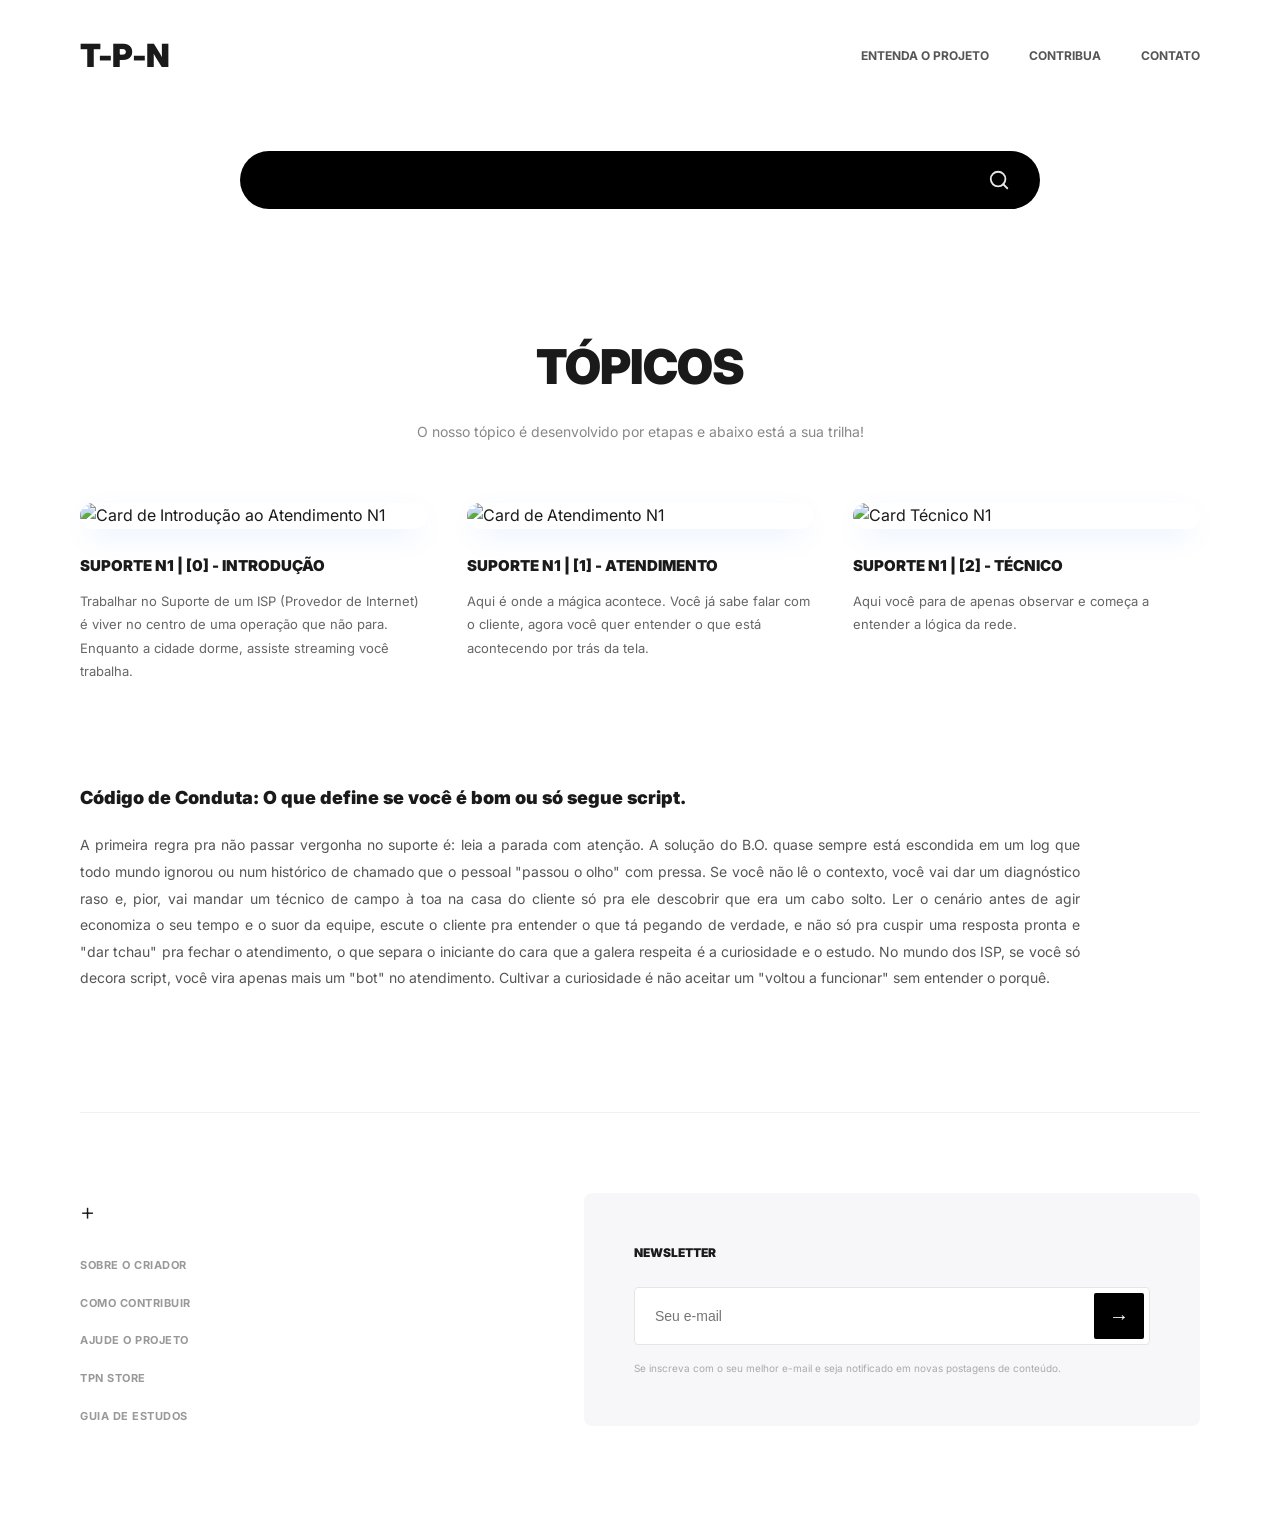
==== index.html @ 5a67aef0 "project-v2" ====
<!DOCTYPE html>
<html lang="pt-br">
<head>
    <meta charset="UTF-8">
    <meta name="viewport" content="width=device-width, initial-scale=1.0">
    <title>T-P-N - Trilha de Atendimento</title>
    <link rel="preconnect" href="https://fonts.googleapis.com">
    <link rel="preconnect" href="https://fonts.gstatic.com" crossorigin>
    <link href="https://fonts.googleapis.com/css2?family=Inter:wght@400;700;900&display=swap" rel="stylesheet">
    <style>
        /* RESET E BASE */
        * { margin: 0; padding: 0; box-sizing: border-box; }
        body { 
            font-family: 'Inter', sans-serif; 
            color: #1a1a1a; 
            line-height: 1.6; 
            background-color: #fff;
            -webkit-font-smoothing: antialiased; /* Deixa a fonte mais nítida */
        }
        a { text-decoration: none; color: inherit; }
        ul { list-style: none; }
        img { max-width: 100%; display: block; }

        .container { max-width: 1200px; margin: 0 auto; padding: 0 40px; }

        /* HEADER */
        header { padding: 30px 0; }
        nav { display: flex; justify-content: space-between; align-items: center; }
        .logo { font-weight: 900; font-size: 32px; letter-spacing: -1px; }
        .nav-links { display: flex; gap: 40px; }
        .nav-links a { font-size: 12px; font-weight: 700; text-transform: uppercase; color: #555; }

        /* SEARCH SECTION */
        .search-section { padding: 40px 0; }
        .search-bar { 
            background: #000; 
            width: 100%;
            max-width: 800px; 
            margin: 0 auto; 
            border-radius: 50px; 
            padding: 18px 30px; 
            display: flex; 
            justify-content: flex-end;
            align-items: center;
        }
        /* Estilo do novo ícone SVG */
        .search-icon { 
            cursor: pointer; 
            transition: transform 0.2s ease, opacity 0.2s ease;
            opacity: 0.9;
        }
        .search-icon:hover {
            transform: scale(1.05);
            opacity: 1;
        }

        /* TITLES */
        .main-title-section { text-align: center; padding: 80px 0 60px; }
        .main-title-section h1 { font-size: 48px; font-weight: 900; text-transform: uppercase; margin-bottom: 15px; letter-spacing: -1px; }
        .main-title-section p { color: #888; font-size: 14px; }

        /* CARDS GRID */
        .cards-grid { 
            display: grid; 
            grid-template-columns: repeat(3, 1fr); 
            gap: 40px; 
            margin-bottom: 100px; 
        }
        .card { display: flex; flex-direction: column; }
        
        .card-image { 
            border-radius: 20px; 
            overflow: hidden; /* Garante que a imagem não vaze das bordas arredondadas */
            margin-bottom: 25px;
            box-shadow: 0 10px 30px -10px rgba(0, 114, 255, 0.3); /* Sombra azul suave */
        }
        
        .card-content h3 { font-size: 15px; font-weight: 900; margin-bottom: 12px; text-transform: uppercase; }
        .card-content p { font-size: 13px; color: #666; line-height: 1.8; }

        /* TEXT CONTENT SECTION */
        .conduct-section { margin-bottom: 120px; max-width: 1000px; }
        .conduct-section h2 { font-size: 18px; font-weight: 900; margin-bottom: 20px; }
        .conduct-section p { font-size: 14px; color: #555; text-align: justify; line-height: 1.9; }

        /* FOOTER */
        footer { padding: 80px 0; display: flex; justify-content: space-between; align-items: flex-start; border-top: 1px solid #f0f0f0; }
        .footer-links { width: 35%; }
        .footer-links .plus { font-size: 24px; margin-bottom: 20px; display: block; font-weight: 300; }
        .footer-links ul li { margin-bottom: 12px; }
        .footer-links ul li a { font-size: 11px; font-weight: 700; color: #999; transition: 0.3s; text-transform: uppercase; letter-spacing: 0.5px; }
        .footer-links ul li a:hover { color: #000; }

        .newsletter-box { background: #f7f7f9; padding: 50px; border-radius: 8px; width: 55%; }
        .newsletter-box h4 { font-size: 12px; font-weight: 900; margin-bottom: 25px; text-transform: uppercase; }
        
        .input-group { 
            display: flex; 
            background: white; 
            border: 1px solid #e5e5e5; 
            padding: 5px; 
            border-radius: 4px; 
        }
        .input-group input { 
            border: none; 
            padding: 15px; 
            flex: 1; 
            outline: none; 
            font-size: 14px;
        }
        .input-group button { 
            background: black; 
            color: white; 
            border: none; 
            width: 50px;
            font-size: 20px;
            cursor: pointer; 
            border-radius: 2px;
            transition: background 0.3s;
        }
        .input-group button:hover { background: #333; }
        
        .newsletter-box .disclaimer { font-size: 10px; color: #aaa; margin-top: 15px; }

        /* RESPONSIVIDADE */
        @media (max-width: 900px) {
            .cards-grid { grid-template-columns: 1fr; max-width: 500px; margin-left: auto; margin-right: auto; }
            footer { flex-direction: column; gap: 60px; }
            .footer-links, .newsletter-box { width: 100%; }
            .nav-links { display: none; }
            .search-bar { padding: 15px 20px; }
            .main-title-section h1 { font-size: 36px; }
        }
    </style>
</head>
<body>

    <div class="container">
        <header>
            <nav>
                <div class="logo">T-P-N</div>
                <div class="nav-links">
                    <a href="#">Entenda o Projeto</a>
                    <a href="#">Contribua</a>
                    <a href="#">Contato</a>
                </div>
            </nav>
        </header>

        <section class="search-section">
            <div class="search-bar">
                <svg class="search-icon" width="22" height="22" viewBox="0 0 24 24" fill="none" stroke="white" stroke-width="2" stroke-linecap="round" stroke-linejoin="round">
                    <circle cx="11" cy="11" r="8"></circle>
                    <line x1="21" y1="21" x2="16.65" y2="16.65"></line>
                </svg>
            </div>
        </section>

        <main>
            <section class="main-title-section">
                <h1>Tópicos</h1>
                <p>O nosso tópico é desenvolvido por etapas e abaixo está a sua trilha!</p>
            </section>

            <section class="cards-grid">
                <article class="card">
                    <div class="card-image">
                        <img src="image_2.png" alt="Card de Introdução ao Atendimento N1">
                    </div>
                    <div class="card-content">
                        <h3>Suporte N1 | [0] - Introdução</h3>
                        <p>Trabalhar no Suporte de um ISP (Provedor de Internet) é viver no centro de uma operação que não para. Enquanto a cidade dorme, assiste streaming você trabalha.</p>
                    </div>
                </article>

                <article class="card">
                    <div class="card-image">
                        <img src="image_1.png" alt="Card de Atendimento N1">
                    </div>
                    <div class="card-content">
                        <h3>Suporte N1 | [1] - Atendimento</h3>
                        <p>Aqui é onde a mágica acontece. Você já sabe falar com o cliente, agora você quer entender o que está acontecendo por trás da tela.</p>
                    </div>
                </article>

                <article class="card">
                    <div class="card-image">
                        <img src="image_3.png" alt="Card Técnico N1">
                    </div>
                    <div class="card-content">
                        <h3>Suporte N1 | [2] - Técnico</h3>
                        <p>Aqui você para de apenas observar e começa a entender a lógica da rede.</p>
                    </div>
                </article>
            </section>

            <section class="conduct-section">
                <h2>Código de Conduta: O que define se você é bom ou só segue script.</h2>
                <p>A primeira regra pra não passar vergonha no suporte é: leia a parada com atenção. A solução do B.O. quase sempre está escondida em um log que todo mundo ignorou ou num histórico de chamado que o pessoal "passou o olho" com pressa. Se você não lê o contexto, você vai dar um diagnóstico raso e, pior, vai mandar um técnico de campo à toa na casa do cliente só pra ele descobrir que era um cabo solto. Ler o cenário antes de agir economiza o seu tempo e o suor da equipe, escute o cliente pra entender o que tá pegando de verdade, e não só pra cuspir uma resposta pronta e "dar tchau" pra fechar o atendimento, o que separa o iniciante do cara que a galera respeita é a curiosidade e o estudo. No mundo dos ISP, se você só decora script, você vira apenas mais um "bot" no atendimento. Cultivar a curiosidade é não aceitar um "voltou a funcionar" sem entender o porquê.</p>
            </section>
        </main>

        <footer>
            <div class="footer-links">
                <span class="plus">+</span>
                <ul>
                    <li><a href="#">SOBRE O CRIADOR</a></li>
                    <li><a href="#">COMO CONTRIBUIR</a></li>
                    <li><a href="#">AJUDE O PROJETO</a></li>
                    <li><a href="#">TPN STORE</a></li>
                    <li><a href="#">GUIA DE ESTUDOS</a></li>
                </ul>
            </div>

            <div class="newsletter-box">
                <h4>Newsletter</h4>
                <div class="input-group">
                    <input type="email" placeholder="Seu e-mail">
                    <button>→</button>
                </div>
                <p class="disclaimer">Se inscreva com o seu melhor e-mail e seja notificado em novas postagens de conteúdo.</p>
            </div>
        </footer>
    </div>

</body>
</html>
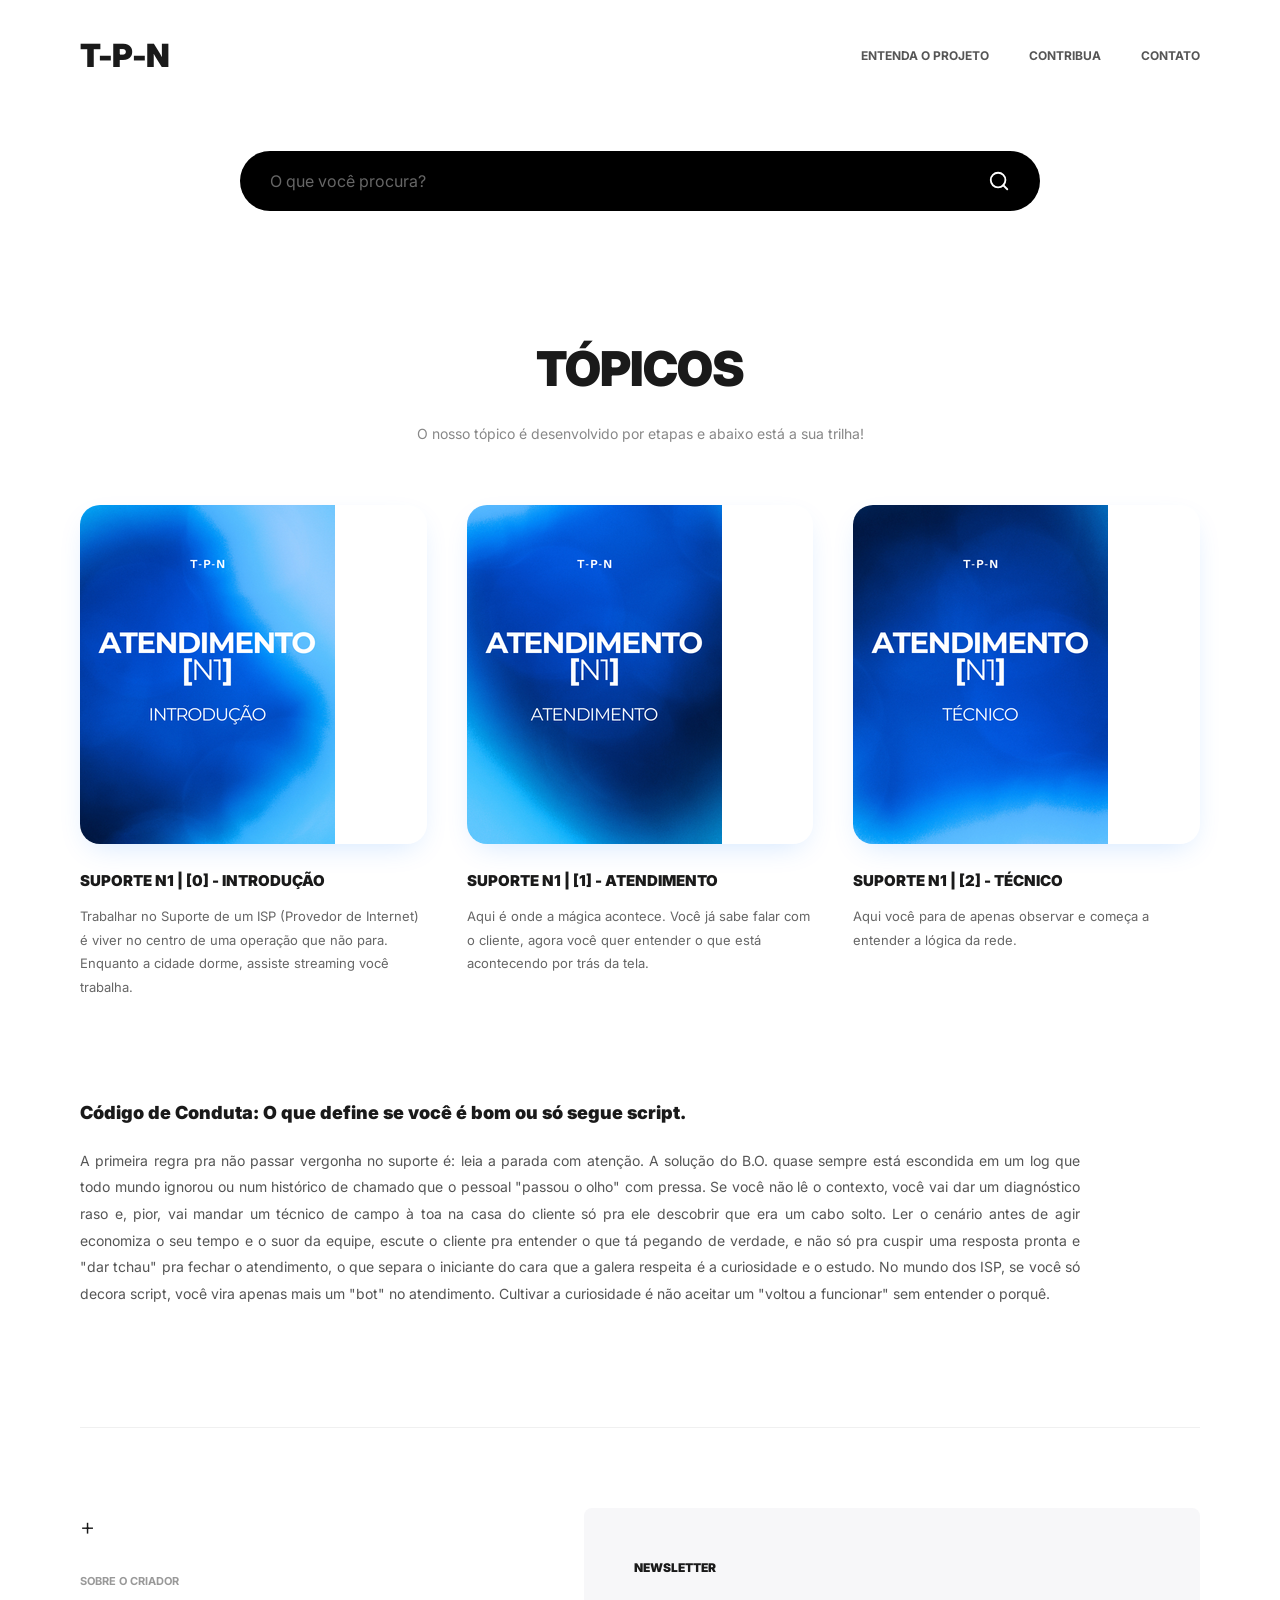
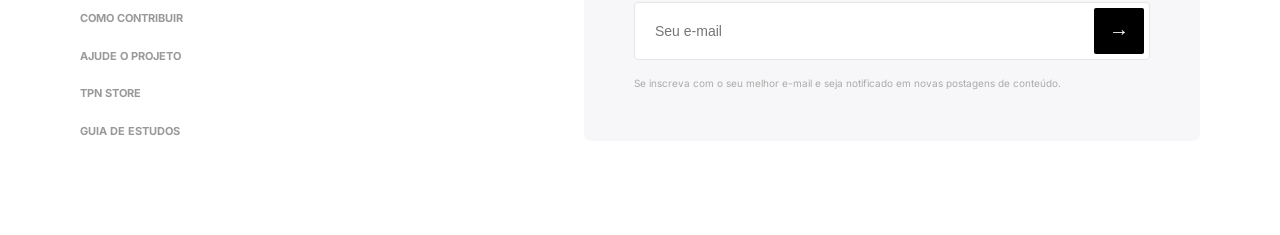
==== commit 83347e02: "project-v2.0.1" ====
--- a/index.html
+++ b/index.html
@@ -7,131 +7,7 @@
     <link rel="preconnect" href="https://fonts.googleapis.com">
     <link rel="preconnect" href="https://fonts.gstatic.com" crossorigin>
     <link href="https://fonts.googleapis.com/css2?family=Inter:wght@400;700;900&display=swap" rel="stylesheet">
-    <style>
-        /* RESET E BASE */
-        * { margin: 0; padding: 0; box-sizing: border-box; }
-        body { 
-            font-family: 'Inter', sans-serif; 
-            color: #1a1a1a; 
-            line-height: 1.6; 
-            background-color: #fff;
-            -webkit-font-smoothing: antialiased; /* Deixa a fonte mais nítida */
-        }
-        a { text-decoration: none; color: inherit; }
-        ul { list-style: none; }
-        img { max-width: 100%; display: block; }
-
-        .container { max-width: 1200px; margin: 0 auto; padding: 0 40px; }
-
-        /* HEADER */
-        header { padding: 30px 0; }
-        nav { display: flex; justify-content: space-between; align-items: center; }
-        .logo { font-weight: 900; font-size: 32px; letter-spacing: -1px; }
-        .nav-links { display: flex; gap: 40px; }
-        .nav-links a { font-size: 12px; font-weight: 700; text-transform: uppercase; color: #555; }
-
-        /* SEARCH SECTION */
-        .search-section { padding: 40px 0; }
-        .search-bar { 
-            background: #000; 
-            width: 100%;
-            max-width: 800px; 
-            margin: 0 auto; 
-            border-radius: 50px; 
-            padding: 18px 30px; 
-            display: flex; 
-            justify-content: flex-end;
-            align-items: center;
-        }
-        /* Estilo do novo ícone SVG */
-        .search-icon { 
-            cursor: pointer; 
-            transition: transform 0.2s ease, opacity 0.2s ease;
-            opacity: 0.9;
-        }
-        .search-icon:hover {
-            transform: scale(1.05);
-            opacity: 1;
-        }
-
-        /* TITLES */
-        .main-title-section { text-align: center; padding: 80px 0 60px; }
-        .main-title-section h1 { font-size: 48px; font-weight: 900; text-transform: uppercase; margin-bottom: 15px; letter-spacing: -1px; }
-        .main-title-section p { color: #888; font-size: 14px; }
-
-        /* CARDS GRID */
-        .cards-grid { 
-            display: grid; 
-            grid-template-columns: repeat(3, 1fr); 
-            gap: 40px; 
-            margin-bottom: 100px; 
-        }
-        .card { display: flex; flex-direction: column; }
-        
-        .card-image { 
-            border-radius: 20px; 
-            overflow: hidden; /* Garante que a imagem não vaze das bordas arredondadas */
-            margin-bottom: 25px;
-            box-shadow: 0 10px 30px -10px rgba(0, 114, 255, 0.3); /* Sombra azul suave */
-        }
-        
-        .card-content h3 { font-size: 15px; font-weight: 900; margin-bottom: 12px; text-transform: uppercase; }
-        .card-content p { font-size: 13px; color: #666; line-height: 1.8; }
-
-        /* TEXT CONTENT SECTION */
-        .conduct-section { margin-bottom: 120px; max-width: 1000px; }
-        .conduct-section h2 { font-size: 18px; font-weight: 900; margin-bottom: 20px; }
-        .conduct-section p { font-size: 14px; color: #555; text-align: justify; line-height: 1.9; }
-
-        /* FOOTER */
-        footer { padding: 80px 0; display: flex; justify-content: space-between; align-items: flex-start; border-top: 1px solid #f0f0f0; }
-        .footer-links { width: 35%; }
-        .footer-links .plus { font-size: 24px; margin-bottom: 20px; display: block; font-weight: 300; }
-        .footer-links ul li { margin-bottom: 12px; }
-        .footer-links ul li a { font-size: 11px; font-weight: 700; color: #999; transition: 0.3s; text-transform: uppercase; letter-spacing: 0.5px; }
-        .footer-links ul li a:hover { color: #000; }
-
-        .newsletter-box { background: #f7f7f9; padding: 50px; border-radius: 8px; width: 55%; }
-        .newsletter-box h4 { font-size: 12px; font-weight: 900; margin-bottom: 25px; text-transform: uppercase; }
-        
-        .input-group { 
-            display: flex; 
-            background: white; 
-            border: 1px solid #e5e5e5; 
-            padding: 5px; 
-            border-radius: 4px; 
-        }
-        .input-group input { 
-            border: none; 
-            padding: 15px; 
-            flex: 1; 
-            outline: none; 
-            font-size: 14px;
-        }
-        .input-group button { 
-            background: black; 
-            color: white; 
-            border: none; 
-            width: 50px;
-            font-size: 20px;
-            cursor: pointer; 
-            border-radius: 2px;
-            transition: background 0.3s;
-        }
-        .input-group button:hover { background: #333; }
-        
-        .newsletter-box .disclaimer { font-size: 10px; color: #aaa; margin-top: 15px; }
-
-        /* RESPONSIVIDADE */
-        @media (max-width: 900px) {
-            .cards-grid { grid-template-columns: 1fr; max-width: 500px; margin-left: auto; margin-right: auto; }
-            footer { flex-direction: column; gap: 60px; }
-            .footer-links, .newsletter-box { width: 100%; }
-            .nav-links { display: none; }
-            .search-bar { padding: 15px 20px; }
-            .main-title-section h1 { font-size: 36px; }
-        }
-    </style>
+    <link rel="stylesheet" href="style.css">
 </head>
 <body>
 
@@ -148,13 +24,15 @@
         </header>
 
         <section class="search-section">
-            <div class="search-bar">
-                <svg class="search-icon" width="22" height="22" viewBox="0 0 24 24" fill="none" stroke="white" stroke-width="2" stroke-linecap="round" stroke-linejoin="round">
-                    <circle cx="11" cy="11" r="8"></circle>
-                    <line x1="21" y1="21" x2="16.65" y2="16.65"></line>
-                </svg>
-            </div>
-        </section>
+    <div class="search-bar">
+        <input type="text" placeholder="O que você procura?" aria-label="Pesquisar">
+        
+        <svg class="search-icon" width="22" height="22" viewBox="0 0 24 24" fill="none" stroke="white" stroke-width="2" stroke-linecap="round" stroke-linejoin="round">
+            <circle cx="11" cy="11" r="8"></circle>
+            <line x1="21" y1="21" x2="16.65" y2="16.65"></line>
+        </svg>
+    </div>
+</section>
 
         <main>
             <section class="main-title-section">
@@ -165,7 +43,7 @@
             <section class="cards-grid">
                 <article class="card">
                     <div class="card-image">
-                        <img src="image_2.png" alt="Card de Introdução ao Atendimento N1">
+                        <img src="img/tpn-0.png" alt="Introdução">
                     </div>
                     <div class="card-content">
                         <h3>Suporte N1 | [0] - Introdução</h3>
@@ -175,7 +53,7 @@
 
                 <article class="card">
                     <div class="card-image">
-                        <img src="image_1.png" alt="Card de Atendimento N1">
+                        <img src="img/tpn-1.png" alt="Atendimento">
                     </div>
                     <div class="card-content">
                         <h3>Suporte N1 | [1] - Atendimento</h3>
@@ -185,7 +63,7 @@
 
                 <article class="card">
                     <div class="card-image">
-                        <img src="image_3.png" alt="Card Técnico N1">
+                        <img src="img/tpn-2.png" alt="Técnico">
                     </div>
                     <div class="card-content">
                         <h3>Suporte N1 | [2] - Técnico</h3>
@@ -216,7 +94,7 @@
                 <h4>Newsletter</h4>
                 <div class="input-group">
                     <input type="email" placeholder="Seu e-mail">
-                    <button>→</button>
+                    <button aria-label="Enviar">→</button>
                 </div>
                 <p class="disclaimer">Se inscreva com o seu melhor e-mail e seja notificado em novas postagens de conteúdo.</p>
             </div>
--- a/style.css
+++ b/style.css
@@ -0,0 +1,230 @@
+/* RESET GERAL */
+* {
+    margin: 0;
+    padding: 0;
+    box-sizing: border-box;
+}
+
+body {
+    font-family: 'Inter', sans-serif;
+    color: #1a1a1a;
+    line-height: 1.6;
+    background-color: #fff;
+    -webkit-font-smoothing: antialiased;
+}
+
+a { text-decoration: none; color: inherit; }
+ul { list-style: none; }
+img { max-width: 100%; display: block; }
+
+/* CONTAINER */
+.container {
+    max-width: 1200px;
+    margin: 0 auto;
+    padding: 0 40px;
+}
+
+/* HEADER */
+header { padding: 30px 0; }
+nav {
+    display: flex;
+    justify-content: space-between;
+    align-items: center;
+}
+.logo {
+    font-weight: 900;
+    font-size: 32px;
+    letter-spacing: -1px;
+}
+.nav-links {
+    display: flex;
+    gap: 40px;
+}
+.nav-links a {
+    font-size: 12px;
+    font-weight: 700;
+    text-transform: uppercase;
+    color: #555;
+    transition: color 0.3s;
+}
+.nav-links a:hover { color: #000; }
+
+/* BARRA DE PESQUISA */
+.search-section { padding: 40px 0; }
+
+.search-bar {
+    background: #000;
+    width: 100%;
+    max-width: 800px; 
+    margin: 0 auto; 
+    border-radius: 50px; 
+    padding: 10px 30px; /* Reduzi um pouco o padding vertical */
+    display: flex; 
+    align-items: center; /* Alinha o texto e a lupa no centro vertical */
+}
+
+.search-bar input {
+    background: transparent; /* Remove o fundo branco */
+    border: none;            /* Remove a borda padrão */
+    color: white;           /* Cor do texto que você digita */
+    flex: 1;                /* Faz o campo ocupar todo o espaço restante */
+    padding: 10px 0;
+    font-size: 16px;
+    font-family: 'Inter', sans-serif;
+    outline: none;          /* Remove aquela linha azul ao clicar */
+}
+
+/* Cor do texto de exemplo (placeholder) */
+.search-bar input::placeholder {
+    color: #666;
+}
+
+.search-icon {
+    cursor: pointer; 
+    margin-left: 15px; /* Espaço entre o texto e a lupa */
+    transition: transform 0.2s ease;
+}
+
+/* TÍTULOS */
+.main-title-section {
+    text-align: center;
+    padding: 80px 0 60px;
+}
+.main-title-section h1 {
+    font-size: 48px;
+    font-weight: 900;
+    text-transform: uppercase;
+    margin-bottom: 15px;
+    letter-spacing: -1px;
+}
+.main-title-section p {
+    color: #888;
+    font-size: 14px;
+}
+
+/* GRID DE CARDS */
+.cards-grid {
+    display: grid;
+    grid-template-columns: repeat(3, 1fr);
+    gap: 40px;
+    margin-bottom: 100px;
+}
+.card {
+    display: flex;
+    flex-direction: column;
+}
+.card-image {
+    border-radius: 20px;
+    overflow: hidden;
+    margin-bottom: 25px;
+    box-shadow: 0 10px 30px -10px rgba(0, 114, 255, 0.2);
+    transition: transform 0.3s ease;
+}
+.card:hover .card-image {
+    transform: translateY(-5px);
+}
+.card-content h3 {
+    font-size: 15px;
+    font-weight: 900;
+    margin-bottom: 12px;
+    text-transform: uppercase;
+}
+.card-content p {
+    font-size: 13px;
+    color: #666;
+    line-height: 1.8;
+}
+
+/* SEÇÃO DE TEXTO (CONDUTA) */
+.conduct-section {
+    margin-bottom: 120px;
+    max-width: 1000px;
+}
+.conduct-section h2 {
+    font-size: 18px;
+    font-weight: 900;
+    margin-bottom: 20px;
+}
+.conduct-section p {
+    font-size: 14px;
+    color: #555;
+    text-align: justify;
+    line-height: 1.9;
+}
+
+/* RODAPÉ */
+footer {
+    padding: 80px 0;
+    display: flex;
+    justify-content: space-between;
+    align-items: flex-start;
+    border-top: 1px solid #f0f0f0;
+}
+.footer-links { width: 35%; }
+.footer-links .plus {
+    font-size: 24px;
+    margin-bottom: 20px;
+    display: block;
+    font-weight: 300;
+}
+.footer-links ul li { margin-bottom: 12px; }
+.footer-links ul li a {
+    font-size: 11px;
+    font-weight: 700;
+    color: #999;
+    transition: 0.3s;
+    text-transform: uppercase;
+}
+.footer-links ul li a:hover { color: #000; }
+
+/* NEWSLETTER */
+.newsletter-box {
+    background: #f7f7f9;
+    padding: 50px;
+    border-radius: 8px;
+    width: 55%;
+}
+.newsletter-box h4 {
+    font-size: 12px;
+    font-weight: 900;
+    margin-bottom: 25px;
+    text-transform: uppercase;
+}
+.input-group {
+    display: flex;
+    background: white;
+    border: 1px solid #e5e5e5;
+    padding: 5px;
+    border-radius: 4px;
+}
+.input-group input {
+    border: none;
+    padding: 15px;
+    flex: 1;
+    outline: none;
+    font-size: 14px;
+}
+.input-group button {
+    background: black;
+    color: white;
+    border: none;
+    width: 50px;
+    font-size: 20px;
+    cursor: pointer;
+    border-radius: 2px;
+    transition: background 0.3s;
+}
+.input-group button:hover { background: #333; }
+.disclaimer {
+    font-size: 10px;
+    color: #aaa;
+    margin-top: 15px;
+}
+
+/* RESPONSIVIDADE */
+@media (max-width: 900px) {
+    .cards-grid { grid-template-columns: 1fr; max-width: 500px; margin: 0 auto 60px; }
+    footer { flex-direction: column; gap: 60px; }
+    .footer-links, .newsletter-box { width: 100%; }
+    .nav-links { display: none; }
+}
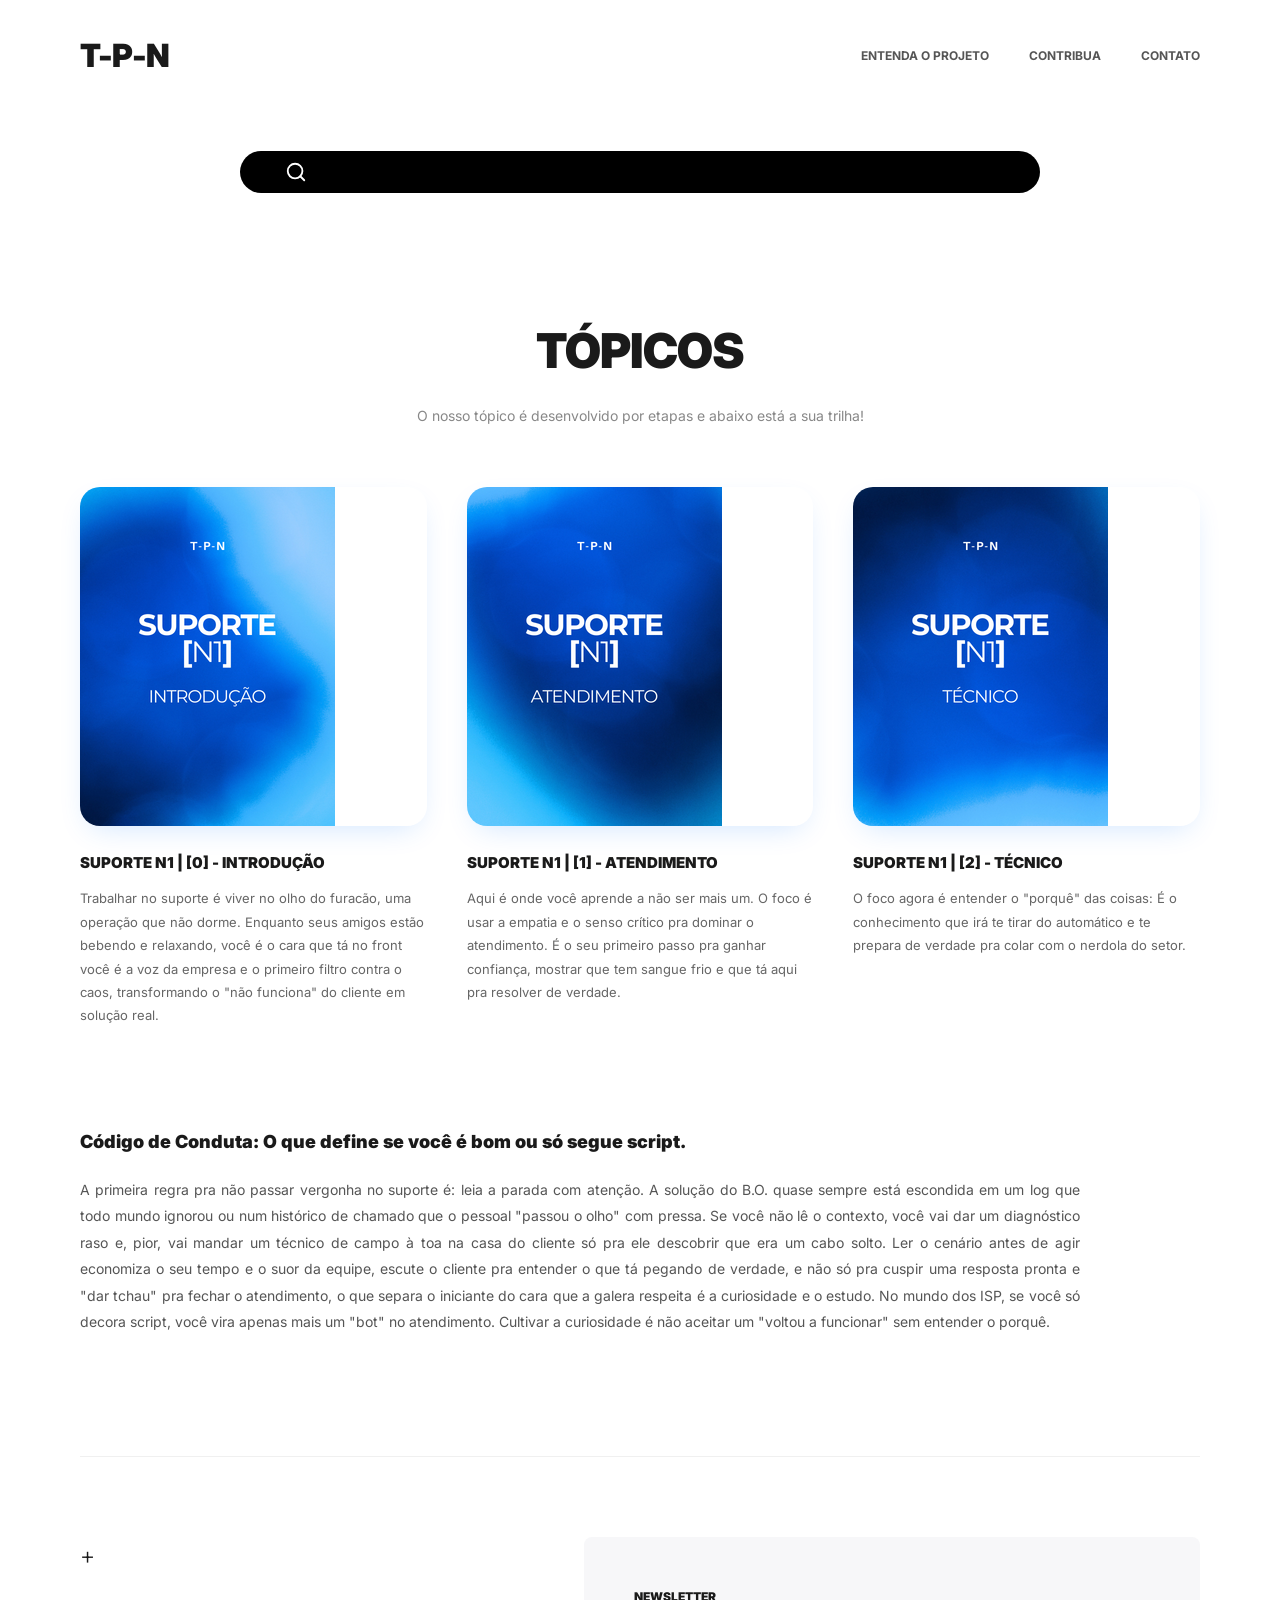
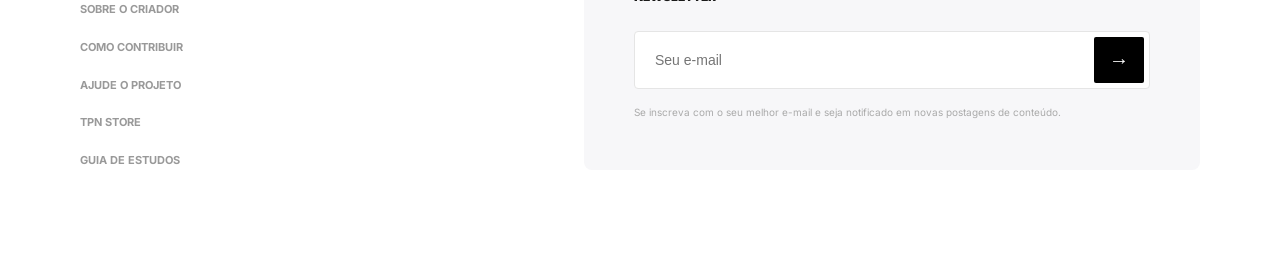
==== commit 0ab83052: "project-v2.0.2" ====
--- a/index.html
+++ b/index.html
@@ -24,15 +24,13 @@
         </header>
 
         <section class="search-section">
-    <div class="search-bar">
-        <input type="text" placeholder="O que você procura?" aria-label="Pesquisar">
-        
-        <svg class="search-icon" width="22" height="22" viewBox="0 0 24 24" fill="none" stroke="white" stroke-width="2" stroke-linecap="round" stroke-linejoin="round">
-            <circle cx="11" cy="11" r="8"></circle>
-            <line x1="21" y1="21" x2="16.65" y2="16.65"></line>
-        </svg>
-    </div>
-</section>
+            <div class="search-bar">
+                <svg class="search-icon" width="22" height="22" viewBox="0 0 24 24" fill="none" stroke="white" stroke-width="2" stroke-linecap="round" stroke-linejoin="round">
+                    <circle cx="11" cy="11" r="8"></circle>
+                    <line x1="21" y1="21" x2="16.65" y2="16.65"></line>
+                </svg>
+            </div>
+        </section>
 
         <main>
             <section class="main-title-section">
@@ -47,7 +45,7 @@
                     </div>
                     <div class="card-content">
                         <h3>Suporte N1 | [0] - Introdução</h3>
-                        <p>Trabalhar no Suporte de um ISP (Provedor de Internet) é viver no centro de uma operação que não para. Enquanto a cidade dorme, assiste streaming você trabalha.</p>
+                        <p>Trabalhar no suporte é viver no olho do furacão, uma operação que não dorme. Enquanto seus amigos estão bebendo e relaxando, você é o cara que tá no front você é a voz da empresa e o primeiro filtro contra o caos, transformando o "não funciona" do cliente em solução real.</p>
                     </div>
                 </article>
 
@@ -57,7 +55,7 @@
                     </div>
                     <div class="card-content">
                         <h3>Suporte N1 | [1] - Atendimento</h3>
-                        <p>Aqui é onde a mágica acontece. Você já sabe falar com o cliente, agora você quer entender o que está acontecendo por trás da tela.</p>
+                        <p>Aqui é onde você aprende a não ser mais um. O foco é usar a empatia e o senso crítico pra dominar o atendimento. É o seu primeiro passo pra ganhar confiança, mostrar que tem sangue frio e que tá aqui pra resolver de verdade.</p>
                     </div>
                 </article>
 
@@ -67,7 +65,7 @@
                     </div>
                     <div class="card-content">
                         <h3>Suporte N1 | [2] - Técnico</h3>
-                        <p>Aqui você para de apenas observar e começa a entender a lógica da rede.</p>
+                        <p>O foco agora é entender o "porquê" das coisas: É o conhecimento que irá te tirar do automático e te prepara de verdade pra colar com o nerdola do setor.</p>
                     </div>
                 </article>
             </section>
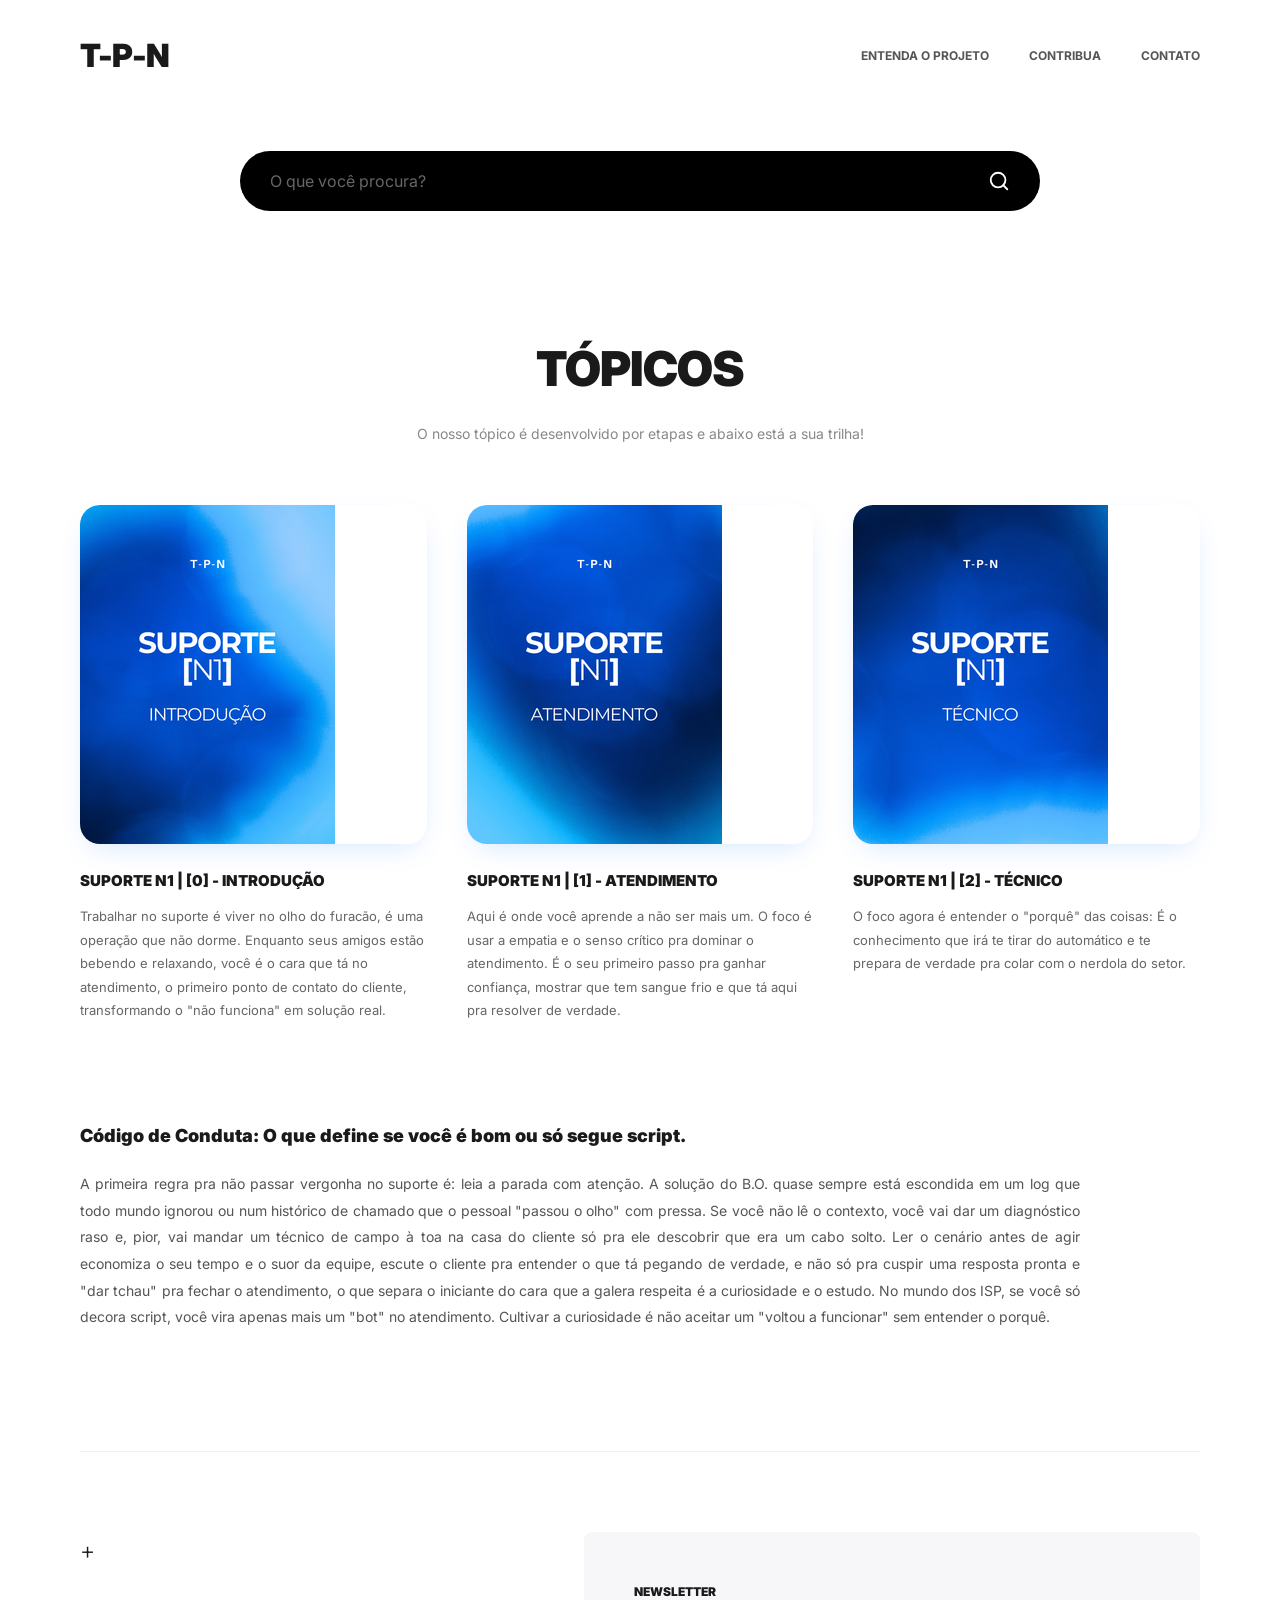
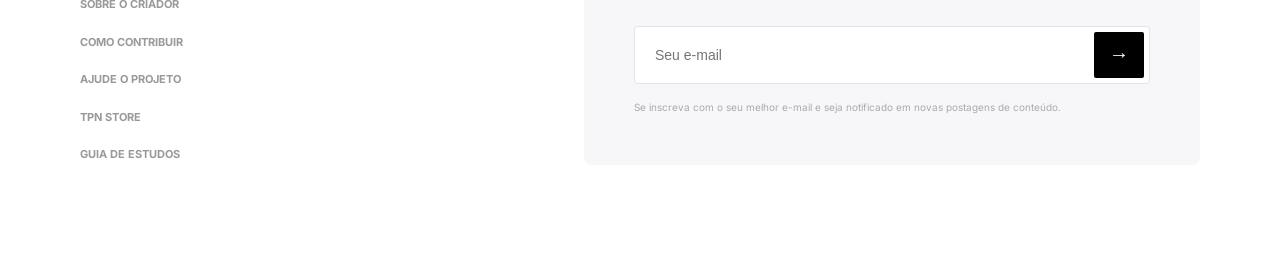
==== commit b3aa539b: "project-v2.0.1" ====
--- a/index.html
+++ b/index.html
@@ -24,13 +24,15 @@
         </header>
 
         <section class="search-section">
-            <div class="search-bar">
-                <svg class="search-icon" width="22" height="22" viewBox="0 0 24 24" fill="none" stroke="white" stroke-width="2" stroke-linecap="round" stroke-linejoin="round">
-                    <circle cx="11" cy="11" r="8"></circle>
-                    <line x1="21" y1="21" x2="16.65" y2="16.65"></line>
-                </svg>
-            </div>
-        </section>
+    <div class="search-bar">
+        <input type="text" placeholder="O que você procura?" aria-label="Pesquisar">
+        
+        <svg class="search-icon" width="22" height="22" viewBox="0 0 24 24" fill="none" stroke="white" stroke-width="2" stroke-linecap="round" stroke-linejoin="round">
+            <circle cx="11" cy="11" r="8"></circle>
+            <line x1="21" y1="21" x2="16.65" y2="16.65"></line>
+        </svg>
+    </div>
+</section>
 
         <main>
             <section class="main-title-section">
@@ -45,7 +47,7 @@
                     </div>
                     <div class="card-content">
                         <h3>Suporte N1 | [0] - Introdução</h3>
-                        <p>Trabalhar no suporte é viver no olho do furacão, uma operação que não dorme. Enquanto seus amigos estão bebendo e relaxando, você é o cara que tá no front você é a voz da empresa e o primeiro filtro contra o caos, transformando o "não funciona" do cliente em solução real.</p>
+                        <p>Trabalhar no suporte é viver no olho do furacão, é uma operação que não dorme. Enquanto seus amigos estão bebendo e relaxando, você é o cara que tá no atendimento, o primeiro ponto de contato do cliente, transformando o "não funciona" em solução real.</p>
                     </div>
                 </article>
 
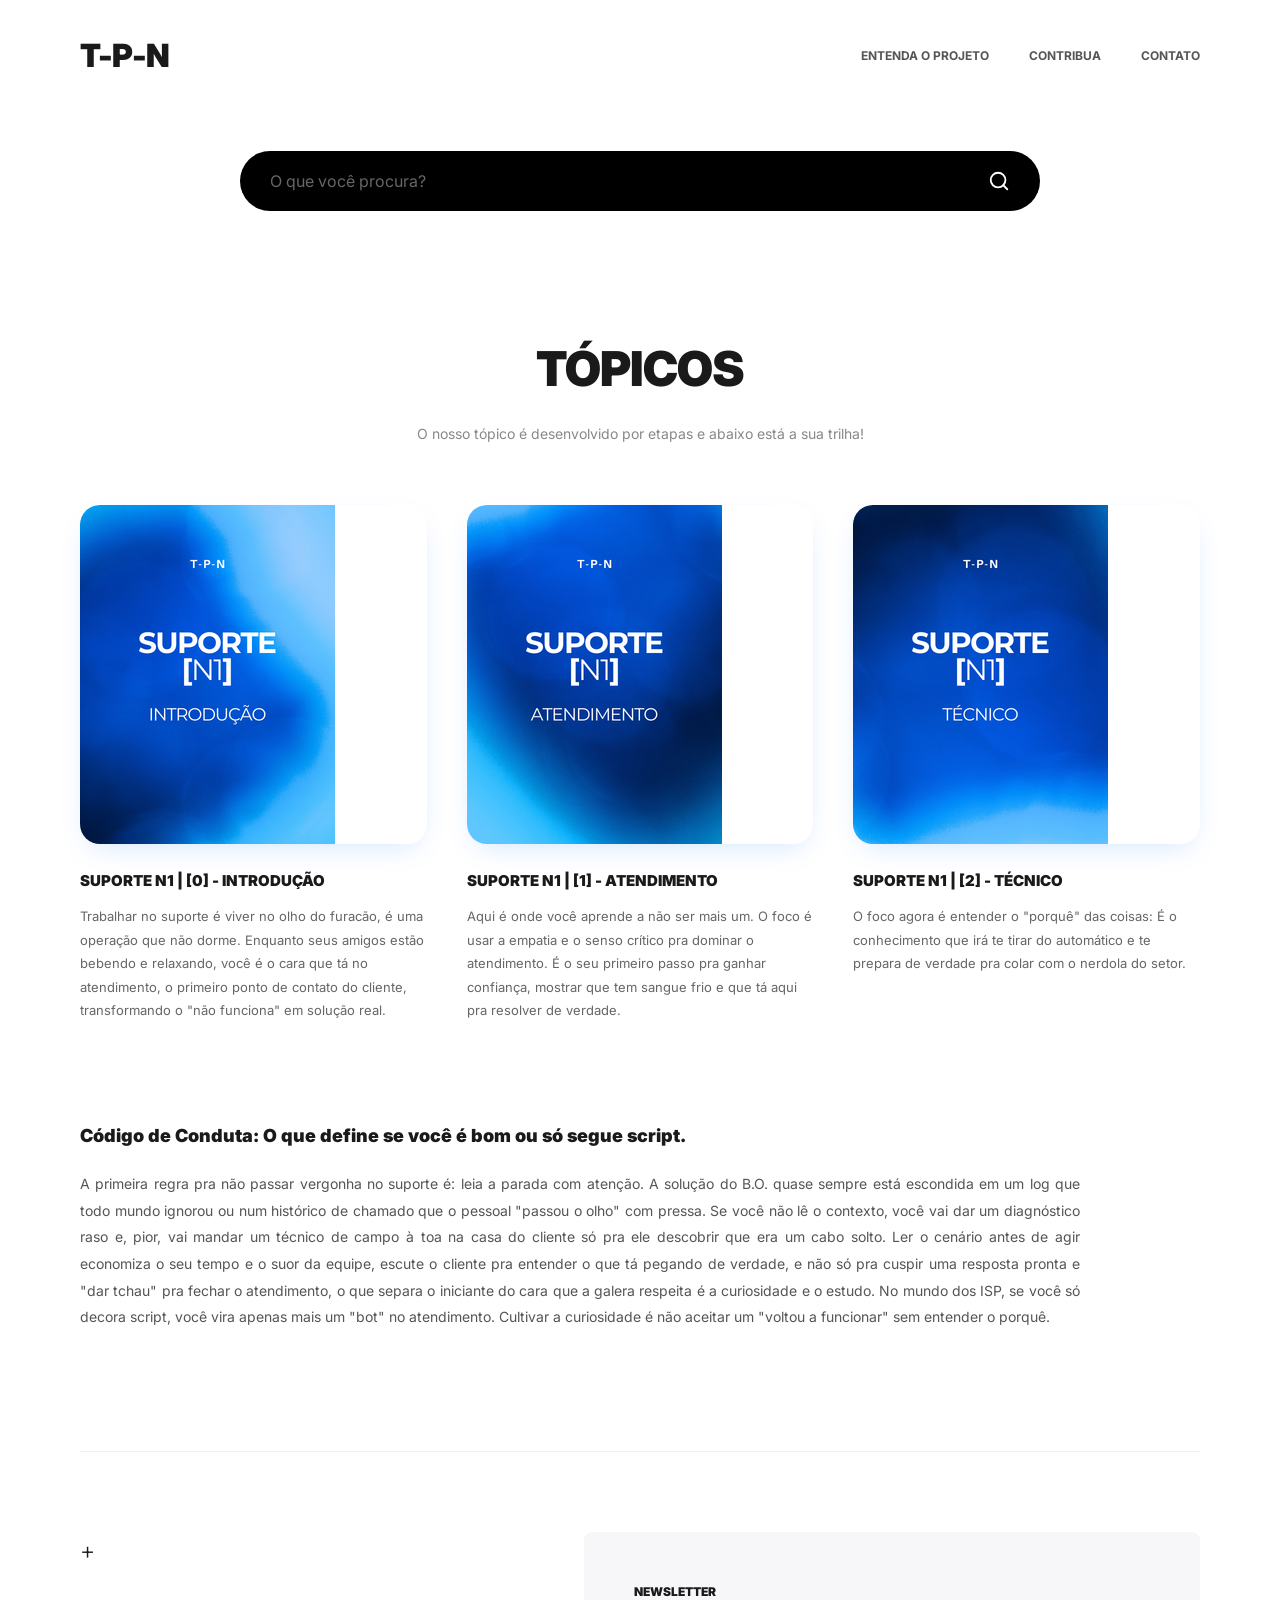
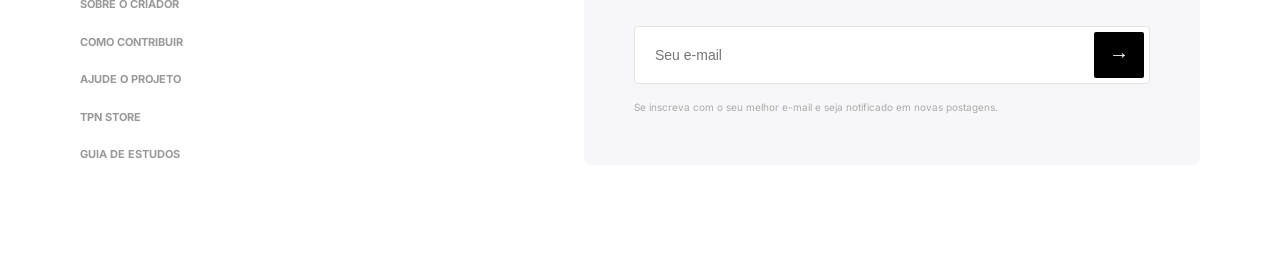
==== commit 3e95b77b: "project-v2.0.1" ====
--- a/index.html
+++ b/index.html
@@ -96,7 +96,7 @@
                     <input type="email" placeholder="Seu e-mail">
                     <button aria-label="Enviar">→</button>
                 </div>
-                <p class="disclaimer">Se inscreva com o seu melhor e-mail e seja notificado em novas postagens de conteúdo.</p>
+                <p class="disclaimer">Se inscreva com o seu melhor e-mail e seja notificado em novas postagens.</p>
             </div>
         </footer>
     </div>
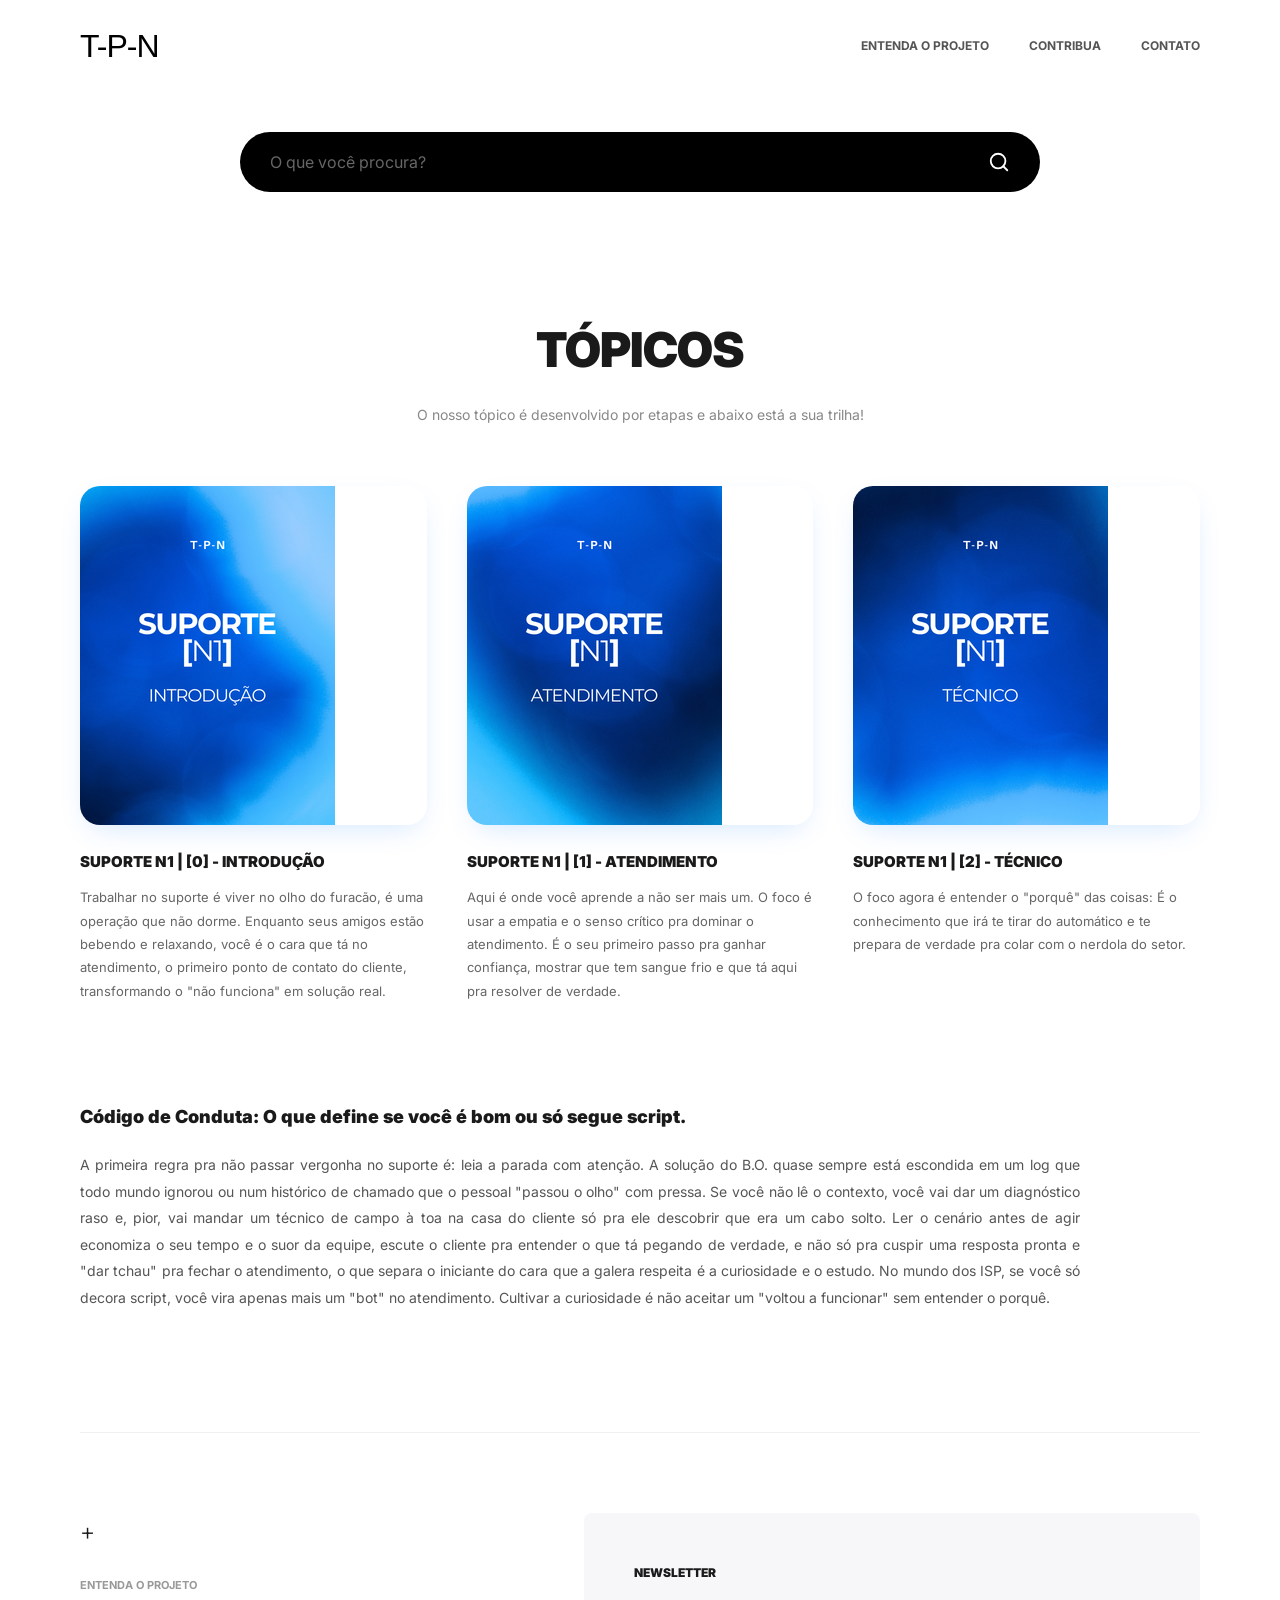
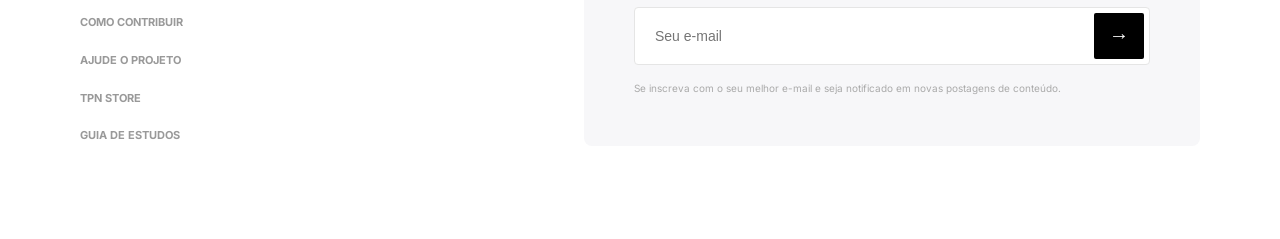
==== commit 481c3b8b: "project-v2.0.2" ====
--- a/index.html
+++ b/index.html
@@ -1,22 +1,24 @@
 <!DOCTYPE html>
 <html lang="pt-br">
 <head>
+    <head>
     <meta charset="UTF-8">
     <meta name="viewport" content="width=device-width, initial-scale=1.0">
-    <title>T-P-N - Trilha de Atendimento</title>
+    <title>Sobre o Projeto - TPN</title>
+    
+    <link rel="stylesheet" href="style.css">
+    
     <link rel="preconnect" href="https://fonts.googleapis.com">
     <link rel="preconnect" href="https://fonts.gstatic.com" crossorigin>
-    <link href="https://fonts.googleapis.com/css2?family=Inter:wght@400;700;900&display=swap" rel="stylesheet">
-    <link rel="stylesheet" href="style.css">
+    <link href="https://fonts.googleapis.com/css2?family=Inter:wght@400;700;900&family=Syncopate:wght@400;700;900&display=swap" rel="stylesheet">
 </head>
 <body>
-
     <div class="container">
         <header>
             <nav>
-                <div class="logo">T-P-N</div>
+                <div class="logo"><a href="index.html">T-P-N</a></div>
                 <div class="nav-links">
-                    <a href="#">Entenda o Projeto</a>
+                    <a href="sobre.html">Entenda o Projeto</a>
                     <a href="#">Contribua</a>
                     <a href="#">Contato</a>
                 </div>
@@ -82,7 +84,7 @@
             <div class="footer-links">
                 <span class="plus">+</span>
                 <ul>
-                    <li><a href="#">SOBRE O CRIADOR</a></li>
+                    <li><a href="sobre.html">Entenda o Projeto</a></li>
                     <li><a href="#">COMO CONTRIBUIR</a></li>
                     <li><a href="#">AJUDE O PROJETO</a></li>
                     <li><a href="#">TPN STORE</a></li>
@@ -96,7 +98,7 @@
                     <input type="email" placeholder="Seu e-mail">
                     <button aria-label="Enviar">→</button>
                 </div>
-                <p class="disclaimer">Se inscreva com o seu melhor e-mail e seja notificado em novas postagens.</p>
+                <p class="disclaimer">Se inscreva com o seu melhor e-mail e seja notificado em novas postagens de conteúdo.</p>
             </div>
         </footer>
     </div>
--- a/style.css
+++ b/style.css
@@ -1,4 +1,3 @@
-/* RESET GERAL */
 * {
     margin: 0;
     padding: 0;
@@ -31,10 +30,22 @@
     justify-content: space-between;
     align-items: center;
 }
-.logo {
-    font-weight: 900;
-    font-size: 32px;
+.logo, .logo a {
+    font-family: 'Syncopate', sans-serif;
+    font-weight: 200;
+    font-size: 32px; /* Tamanho exato */
     letter-spacing: -1px;
+    text-decoration: none;
+    color: #000;
+    line-height: 1;
+}
+.nav-links a {
+    font-family: 'Inter', sans-serif;
+    font-size: 14px; /* Ajuste conforme seu Figma */
+    font-weight: 0;
+    text-transform: uppercase;
+    text-decoration: none;
+    color: #000;
 }
 .nav-links {
     display: flex;
@@ -227,4 +238,29 @@
     footer { flex-direction: column; gap: 60px; }
     .footer-links, .newsletter-box { width: 100%; }
     .nav-links { display: none; }
+}
+.content-about {
+    max-width: 900px;
+    margin: 60px auto;
+    text-align: center;
+}
+
+.content-about h1 {
+    font-size: 48px;
+    font-weight: 900;
+    margin-bottom: 30px;
+}
+
+.content-about h2 {
+    font-size: 28px;
+    font-weight: 900;
+    margin: 40px 0 20px;
+}
+
+.content-about p {
+    font-size: 16px;
+    color: #333;
+    line-height: 1.8;
+    margin-bottom: 20px;
+    text-align: justify;
 }
